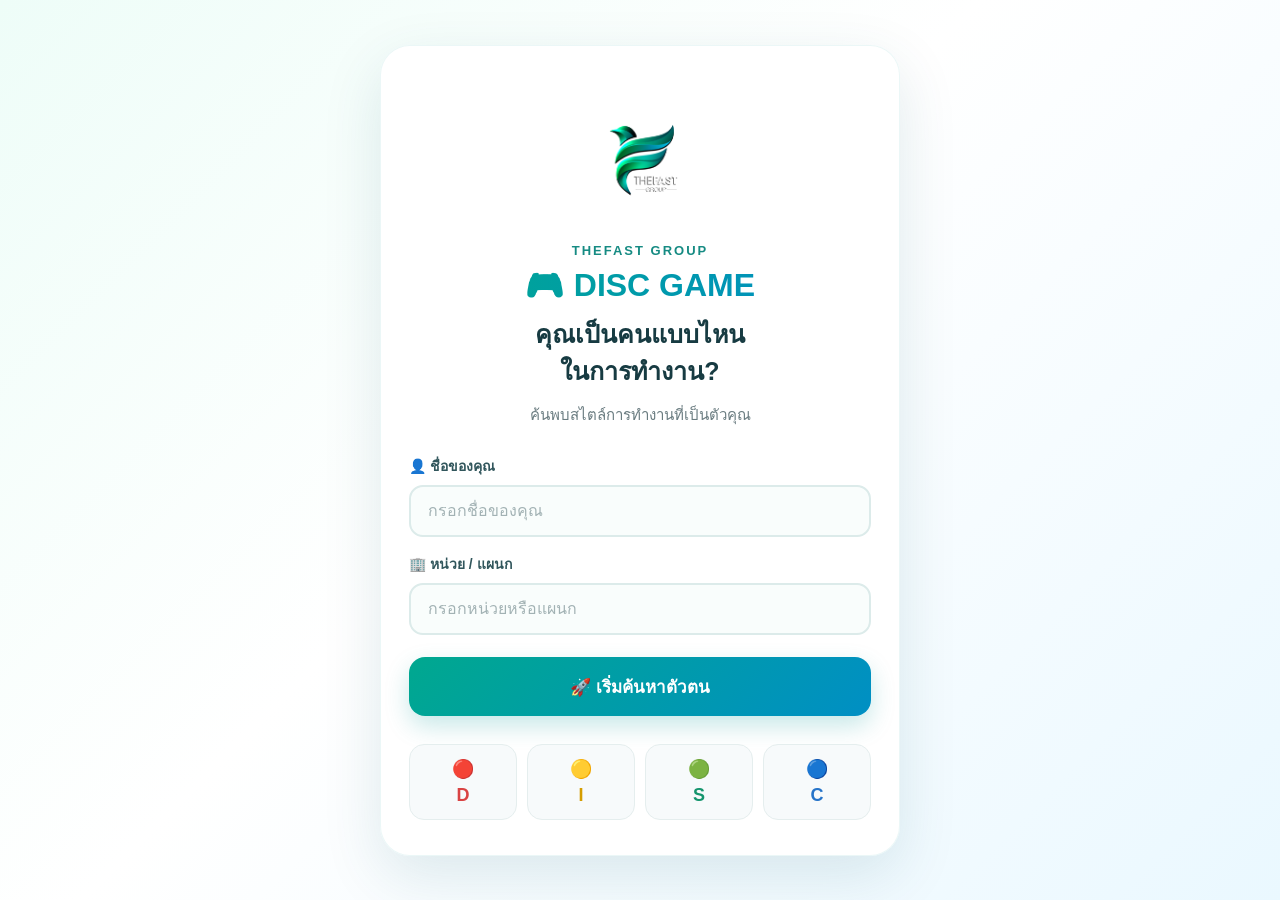
==== index.html @ 315bf682 "Add files via upload" ====
<!DOCTYPE html>
<html lang="th">

<head>

    <meta charset="UTF-8">

    <meta name="viewport"
        content="width=device-width, initial-scale=1.0">

    <title>DISC GAME – THEFAST GROUP</title>

    <link rel="stylesheet" href="css/style.css">

</head>

<body>

    <main class="game-container">

        <!-- LOGO -->
        <div class="logo-box">

            <img
                src="assets/logo.png"
                alt="THEFAST GROUP"
                class="logo"
            >

        </div>


        <!-- TITLE -->
        <section class="intro">

            <p class="company-name">
                THEFAST GROUP
            </p>

            <h1>
                🎮 DISC GAME
            </h1>

            <h2>
                คุณเป็นคนแบบไหน<br>
                ในการทำงาน?
            </h2>

            <p class="description">
                ค้นพบสไตล์การทำงานที่เป็นตัวคุณ
            </p>

        </section>


        <!-- USER INFORMATION -->
        <section class="user-form">

            <label for="name">
                👤 ชื่อของคุณ
            </label>

            <input
                type="text"
                id="name"
                placeholder="กรอกชื่อของคุณ"
            >


            <label for="department">
                🏢 หน่วย / แผนก
            </label>

            <input
                type="text"
                id="department"
                placeholder="กรอกหน่วยหรือแผนก"
            >

        </section>


        <!-- START BUTTON -->
        <button
            type="button"
            class="start-button"
            onclick="startGame()"
        >
            🚀 เริ่มค้นหาตัวตน
        </button>


        <!-- DISC TYPES -->
        <section class="disc-types">

            <div class="disc-card d-card">
                <span>🔴</span>
                <strong>D</strong>
            </div>

            <div class="disc-card i-card">
                <span>🟡</span>
                <strong>I</strong>
            </div>

            <div class="disc-card s-card">
                <span>🟢</span>
                <strong>S</strong>
            </div>

            <div class="disc-card c-card">
                <span>🔵</span>
                <strong>C</strong>
            </div>

        </section>

    </main>


    <script src="js/app.js"></script>

</body>

</html>
---- css/style.css ----
* {
    box-sizing: border-box;
    margin: 0;
    padding: 0;
}

body {
    min-height: 100vh;

    font-family:
        "Segoe UI",
        "Noto Sans Thai",
        Arial,
        sans-serif;

    background:
        linear-gradient(
            135deg,
            #eefdf8 0%,
            #ffffff 45%,
            #eaf8ff 100%
        );

    color: #173b42;

    display: flex;
    justify-content: center;
    align-items: center;

    padding: 30px 16px;
}


.game-container {
    width: 100%;
    max-width: 520px;

    background: rgba(255, 255, 255, 0.96);

    border-radius: 30px;

    padding: 35px 28px;

    text-align: center;

    box-shadow:
        0 20px 60px rgba(0, 80, 100, 0.12);

    border: 1px solid rgba(0, 150, 150, 0.08);
}


/* LOGO */

.logo-box {
    display: flex;
    justify-content: center;

    margin-bottom: 12px;
}

.logo {
    width: 150px;
    height: auto;

    display: block;

    object-fit: contain;
}


/* COMPANY */

.company-name {
    font-size: 13px;

    letter-spacing: 2px;

    color: #168b83;

    font-weight: 600;

    margin-bottom: 8px;
}


/* TITLE */

.intro h1 {
    font-size: 32px;

    font-weight: 800;

    margin-bottom: 12px;

    background:
        linear-gradient(
            90deg,
            #00a88f,
            #008dc5
        );

    -webkit-background-clip: text;
    -webkit-text-fill-color: transparent;
}


.intro h2 {
    font-size: 25px;

    line-height: 1.5;

    color: #173b42;

    margin-bottom: 12px;
}


.description {
    font-size: 15px;

    color: #6a7c80;

    margin-bottom: 28px;
}


/* FORM */

.user-form {
    text-align: left;

    margin-bottom: 22px;
}


.user-form label {
    display: block;

    font-size: 14px;

    font-weight: 700;

    color: #31565c;

    margin-bottom: 8px;

    margin-top: 16px;
}


.user-form input {
    width: 100%;

    padding: 15px 17px;

    border-radius: 14px;

    border: 2px solid #dcebea;

    background: #f9fdfc;

    font-size: 16px;

    outline: none;

    transition: 0.2s;
}


.user-form input:focus {
    border-color: #10a995;

    background: #ffffff;

    box-shadow:
        0 0 0 4px rgba(16, 169, 149, 0.10);
}


.user-form input::placeholder {
    color: #a2b2b4;
}


/* START BUTTON */

.start-button {
    width: 100%;

    border: none;

    border-radius: 16px;

    padding: 16px;

    font-size: 17px;

    font-weight: 800;

    color: white;

    cursor: pointer;

    background:
        linear-gradient(
            135deg,
            #00a88f,
            #008fc4
        );

    box-shadow:
        0 10px 25px rgba(0, 150, 150, 0.22);

    transition:
        transform 0.2s,
        box-shadow 0.2s;
}


.start-button:hover {
    transform: translateY(-2px);

    box-shadow:
        0 14px 30px rgba(0, 150, 150, 0.28);
}


.start-button:active {
    transform: translateY(1px);
}


/* DISC */

.disc-types {
    display: grid;

    grid-template-columns:
        repeat(4, 1fr);

    gap: 10px;

    margin-top: 28px;
}


.disc-card {
    padding: 13px 5px;

    border-radius: 15px;

    background: #f7fafb;

    border: 1px solid #e5eeee;

    display: flex;

    flex-direction: column;

    align-items: center;

    gap: 5px;

    transition: 0.2s;
}


.disc-card:hover {
    transform: translateY(-3px);
}


.disc-card span {
    font-size: 18px;
}


.disc-card strong {
    font-size: 18px;
}


.d-card {
    color: #d94343;
}


.i-card {
    color: #d59d00;
}


.s-card {
    color: #15956d;
}


.c-card {
    color: #2674c9;
}


/* MOBILE */

@media (max-width: 480px) {

    body {
        padding: 15px 10px;
    }

    .game-container {
        padding: 28px 20px;

        border-radius: 24px;
    }

    .logo {
        width: 125px;
    }

    .intro h1 {
        font-size: 28px;
    }

    .intro h2 {
        font-size: 21px;
    }

    .disc-types {
        gap: 7px;
    }

}
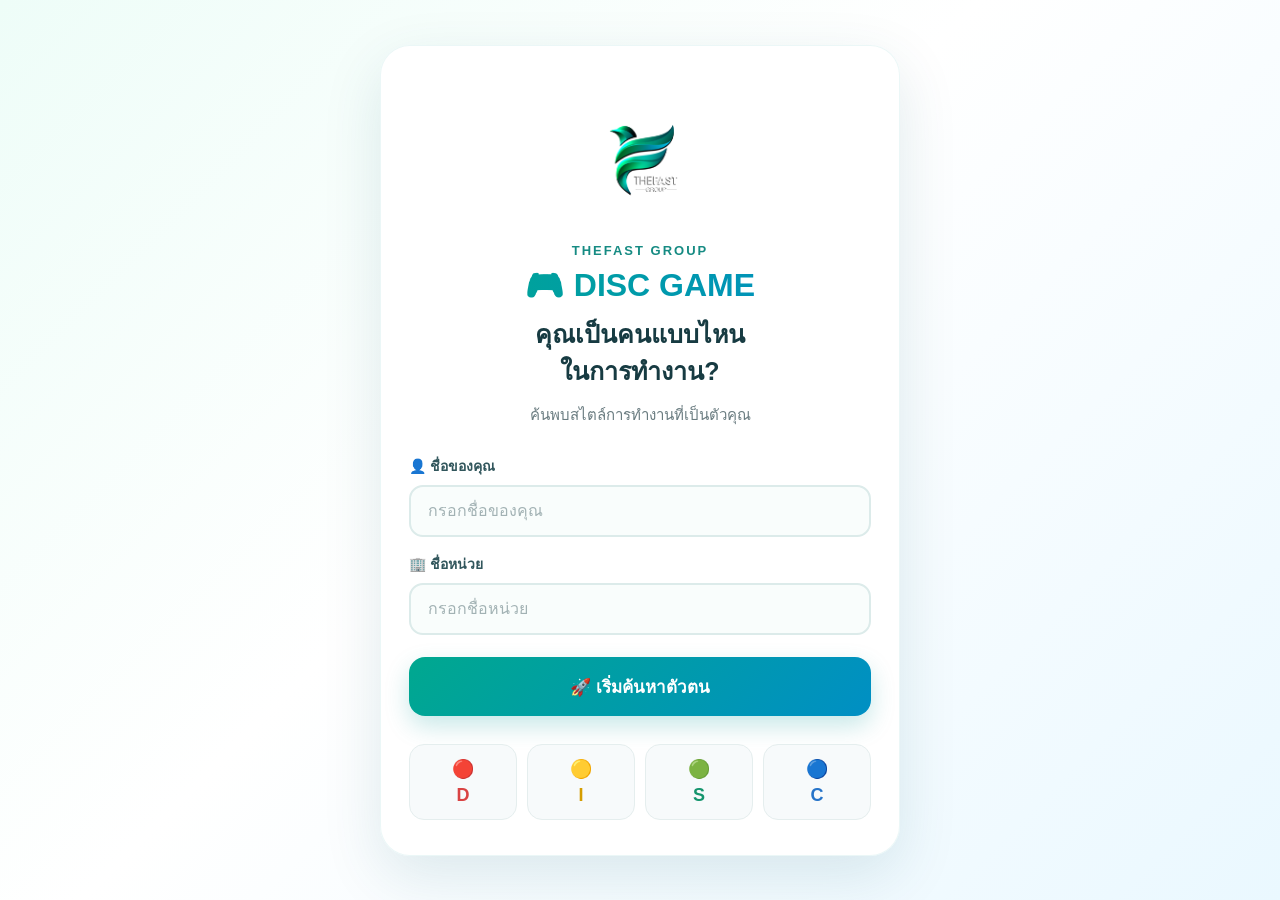
==== commit 4ee99756: "Update index.html" ====
--- a/index.html
+++ b/index.html
@@ -68,13 +68,13 @@
 
 
             <label for="department">
-                🏢 หน่วย / แผนก
+                🏢 ชื่อหน่วย 
             </label>
 
             <input
                 type="text"
                 id="department"
-                placeholder="กรอกหน่วยหรือแผนก"
+                placeholder="กรอกชื่อหน่วย"
             >
 
         </section>
@@ -122,4 +122,4 @@
 
 </body>
 
-</html>+</html>
